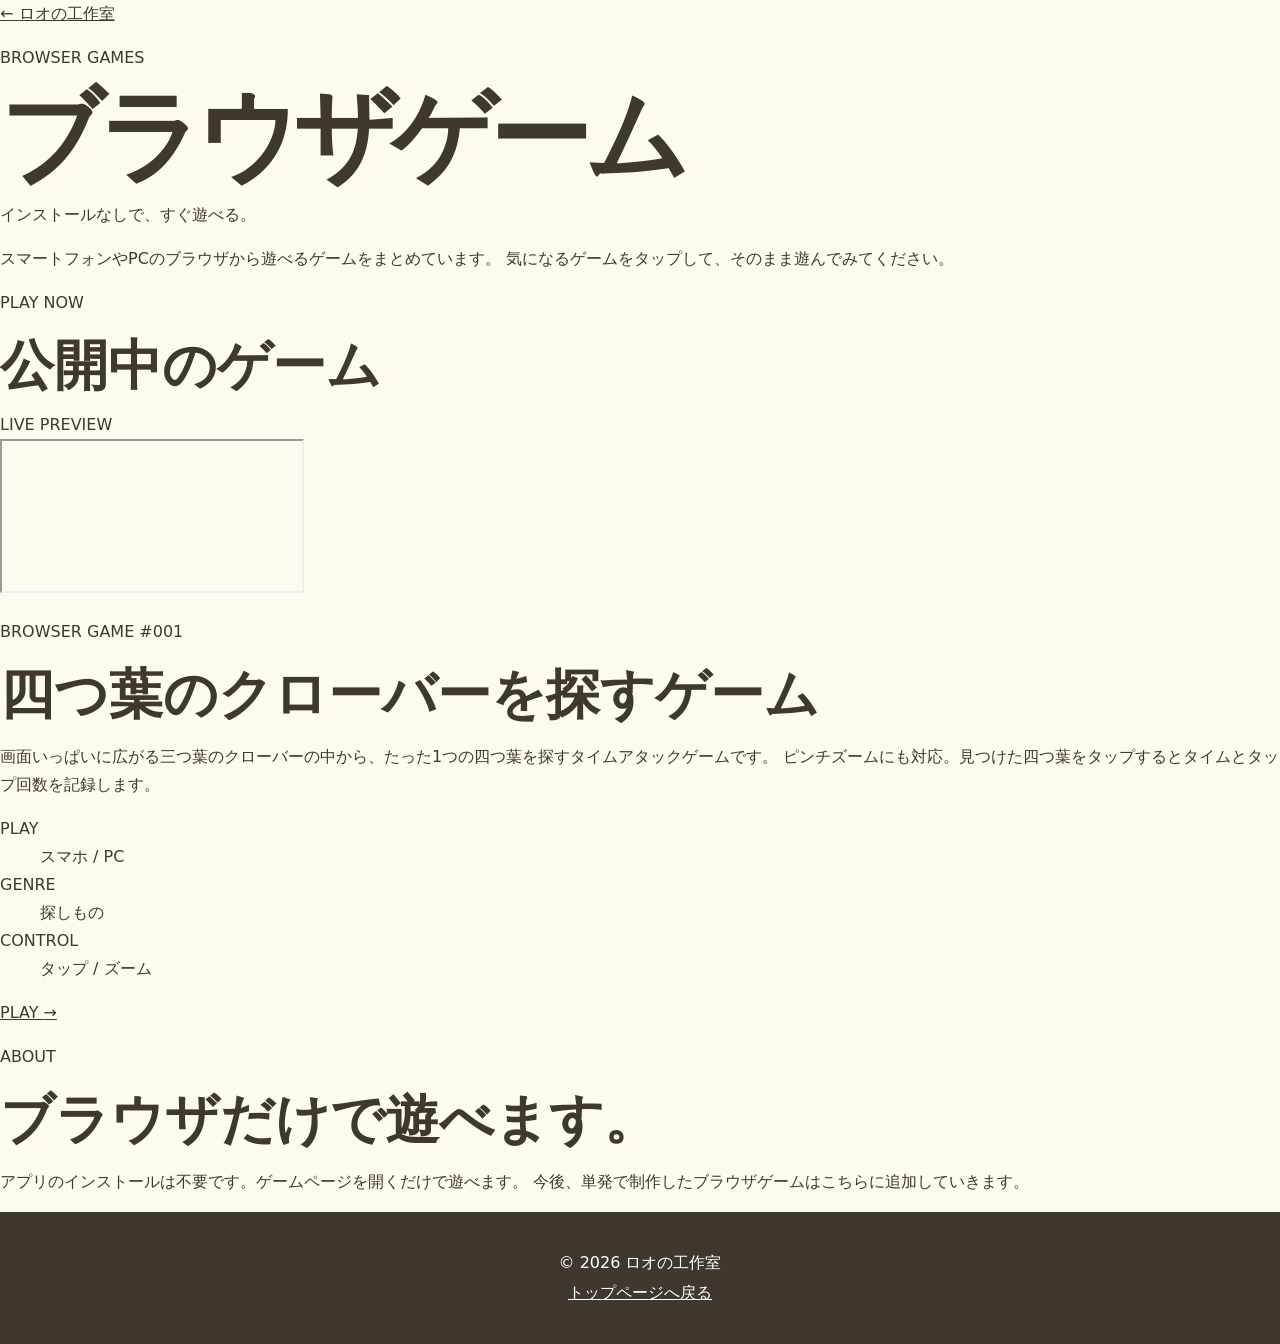
==== browser-games/index.html @ cf5590c9 "Add browser games page" ====
<!DOCTYPE html>
<html lang="ja">
<head>
  <meta charset="UTF-8">
  <meta name="viewport" content="width=device-width, initial-scale=1">
  <meta name="description" content="ロオの工作室のブラウザゲーム一覧。スマホやPCのブラウザですぐ遊べるゲームを公開しています。">
  <meta name="theme-color" content="#eef7e9">
  <title>ブラウザゲーム | ロオの工作室</title>
  <link rel="stylesheet" href="../css/style.css">
  <link rel="stylesheet" href="../css/browser-games.css">
</head>
<body class="browser-games-page">
  <header class="browser-games-header">
    <a class="browser-games-home-link" href="../" aria-label="ロオの工作室トップへ戻る">
      <span aria-hidden="true">←</span>
      <span>ロオの工作室</span>
    </a>
  </header>

  <main>
    <section class="browser-games-hero" aria-labelledby="browser-games-title">
      <p class="browser-games-kicker">BROWSER GAMES</p>
      <h1 id="browser-games-title">ブラウザゲーム</h1>
      <p class="browser-games-tagline">インストールなしで、すぐ遊べる。</p>
      <p class="browser-games-intro">
        スマートフォンやPCのブラウザから遊べるゲームをまとめています。
        気になるゲームをタップして、そのまま遊んでみてください。
      </p>
    </section>

    <section class="browser-games-list" aria-labelledby="games-title">
      <div class="browser-games-section-heading">
        <p class="browser-games-kicker">PLAY NOW</p>
        <h2 id="games-title">公開中のゲーム</h2>
      </div>

      <article class="browser-game-card">
        <div class="browser-game-preview">
          <div class="browser-game-preview-label">LIVE PREVIEW</div>
          <iframe
            src="https://ryg4mk.github.io/four-leaf-clover-game/"
            title="四つ葉のクローバーを探すゲーム プレビュー"
            loading="lazy"
            tabindex="-1"
            aria-hidden="true"
          ></iframe>
        </div>

        <div class="browser-game-content">
          <p class="browser-game-number">BROWSER GAME #001</p>
          <h2>四つ葉のクローバーを探すゲーム</h2>
          <p class="browser-game-description">
            画面いっぱいに広がる三つ葉のクローバーの中から、たった1つの四つ葉を探すタイムアタックゲームです。
            ピンチズームにも対応。見つけた四つ葉をタップするとタイムとタップ回数を記録します。
          </p>

          <dl class="browser-game-facts">
            <div>
              <dt>PLAY</dt>
              <dd>スマホ / PC</dd>
            </div>
            <div>
              <dt>GENRE</dt>
              <dd>探しもの</dd>
            </div>
            <div>
              <dt>CONTROL</dt>
              <dd>タップ / ズーム</dd>
            </div>
          </dl>

          <a class="browser-game-play-button" href="https://ryg4mk.github.io/four-leaf-clover-game/">
            PLAY
            <span aria-hidden="true">→</span>
          </a>
        </div>
      </article>
    </section>

    <section class="browser-games-about" aria-labelledby="about-title">
      <p class="browser-games-kicker">ABOUT</p>
      <h2 id="about-title">ブラウザだけで遊べます。</h2>
      <p>
        アプリのインストールは不要です。ゲームページを開くだけで遊べます。
        今後、単発で制作したブラウザゲームはこちらに追加していきます。
      </p>
    </section>
  </main>

  <footer>
    <p>© 2026 ロオの工作室</p>
    <p><a class="browser-games-footer-link" href="../">トップページへ戻る</a></p>
  </footer>
</body>
</html>
---- css/style.css ----
:root {
  --ink: #3f382e;
  --muted: #6f675c;
  --cream: #fffaf0;
  --white: #ffffff;
  --banana: #ffcf4a;
  --banana-dark: #e69d18;
  --mint: #bdecc6;
  --green: #53a769;
  --coral: #ff8b78;
  --sky: #9eddf2;
  --purple: #9682d8;
  --shadow: 0 14px 35px rgba(103, 81, 40, 0.13);
}

* {
  box-sizing: border-box;
}

html {
  scroll-behavior: smooth;
  max-width: 100%;
  overflow-x: clip;
}

body {
  margin: 0;
  max-width: 100%;
  overflow-x: clip;
  color: var(--ink);
  background: var(--cream);
  font-family: "Hiragino Maru Gothic ProN", "Yu Gothic", "Meiryo", system-ui, sans-serif;
  line-height: 1.75;
}

a {
  color: inherit;
}

[lang="en"] {
  letter-spacing: 0.01em;
}

.site-header {
  position: sticky;
  z-index: 10;
  top: 0;
  background: rgba(255, 250, 240, 0.94);
  border-bottom: 2px solid rgba(255, 207, 74, 0.45);
  backdrop-filter: blur(10px);
}

.header-inner {
  display: flex;
  align-items: center;
  justify-content: space-between;
  width: min(1120px, calc(100% - 40px));
  min-height: 72px;
  margin: 0 auto;
}

.brand {
  display: inline-flex;
  gap: 10px;
  align-items: center;
  font-size: clamp(1rem, 3vw, 1.35rem);
  font-weight: 900;
  text-decoration: none;
}

.brand-mark {
  display: grid;
  width: 42px;
  height: 42px;
  place-items: center;
  background: var(--banana);
  border: 2px solid var(--ink);
  border-radius: 50%;
  box-shadow: 3px 3px 0 var(--ink);
}

nav {
  display: flex;
  gap: 10px;
}

nav a {
  padding: 8px 12px;
  border-radius: 999px;
  font-weight: 800;
  text-decoration: none;
}

nav a:hover {
  background: #fff0b3;
}

.hero {
  display: grid;
  grid-template-columns: 1fr;
  gap: 48px;
  align-items: center;
  width: min(1120px, calc(100% - 40px));
  margin: 0 auto;
  padding: 80px 0;
}

.eyebrow {
  margin: 0 0 8px;
  color: #98701b;
  font-size: 0.78rem;
  font-weight: 900;
  letter-spacing: 0.16em;
}

h1,
h2,
h3,
p {
  overflow-wrap: anywhere;
}

h1 {
  margin: 0;
  font-size: clamp(3rem, 8vw, 6.4rem);
  line-height: 0.95;
  letter-spacing: -0.06em;
}

.hero-copy {
  max-width: 700px;
  margin: 28px 0 32px;
  color: var(--muted);
  font-size: clamp(1rem, 2vw, 1.22rem);
}

.hero-copy span {
  display: block;
  margin-top: 6px;
}

.primary-button,
.email-link {
  display: inline-block;
  padding: 13px 22px;
  color: var(--ink);
  background: var(--banana);
  border: 2px solid var(--ink);
  border-radius: 999px;
  box-shadow: 4px 4px 0 var(--ink);
  font-weight: 900;
  text-decoration: none;
  transition: transform 160ms ease, box-shadow 160ms ease;
}

.primary-button:hover,
.email-link:hover {
  transform: translate(2px, 2px);
  box-shadow: 2px 2px 0 var(--ink);
}

.hero-image {
  display: block;
  width: 100%;
  height: auto;
  object-fit: contain;
  border: 3px solid var(--ink);
  border-radius: 24px;
  box-shadow: 12px 12px 0 #f3b932;
}

.apps-section {
  width: 100%;
  max-width: none;
  padding: 90px 20px;
  background: var(--white);
  border-block: 2px solid #f5e7c7;
}

.section-heading {
  width: min(100%, 1120px);
  max-width: 690px;
  margin: 0 auto 42px;
}

h2 {
  margin: 0 0 12px;
  font-size: clamp(2rem, 5vw, 3.4rem);
  line-height: 1.2;
}

.section-heading p:not(.eyebrow) {
  margin: 3px 0;
  color: var(--muted);
}

.app-grid {
  display: grid;
  grid-template-columns: minmax(0, 1fr);
  gap: 24px;
  width: min(100%, 1120px);
  max-width: 1120px;
  margin: 0 auto;
}

.app-card {
  display: grid;
  overflow: hidden;
  grid-template-columns: 220px minmax(0, 1fr);
  width: 100%;
  max-width: 100%;
  min-width: 0;
  margin: 0 auto;
  background: var(--cream);
  border: 2px solid var(--ink);
  border-radius: 28px;
  box-shadow: var(--shadow);
}

.app-icon-wrap {
  display: grid;
  min-height: 220px;
  padding: 20px;
  place-items: center;
  background: #fff2b4;
  border-right: 2px solid var(--ink);
}

.app-icon {
  display: block;
  width: min(180px, 100%);
  aspect-ratio: 1;
  object-fit: cover;
  color: var(--muted);
  background: #f2e8cd;
  border: 2px solid rgba(63, 56, 46, 0.2);
  border-radius: 25%;
  box-shadow: 6px 6px 0 rgba(63, 56, 46, 0.18);
}

.app-content {
  display: flex;
  flex: 1;
  flex-direction: column;
  padding: 26px;
}

.app-number {
  margin: 0 0 5px;
  color: #98701b;
  font-size: 0.75rem;
  font-weight: 900;
  letter-spacing: 0.14em;
}

.app-heading-line {
  display: flex;
  gap: 12px;
  align-items: center;
  justify-content: space-between;
  margin-bottom: 5px;
}

.app-heading-line .app-number {
  margin: 0;
}

h3 {
  margin: 0 0 13px;
  font-size: 1.45rem;
  line-height: 1.35;
}

.english-name {
  display: block;
  margin-top: 4px;
  color: var(--muted);
  font-size: 0.72em;
  font-weight: 700;
}

.app-content > p:not(.app-number) {
  margin: 0 0 7px;
  color: var(--muted);
  font-size: 0.94rem;
}

.app-links {
  display: grid;
  grid-template-columns: minmax(160px, 0.7fr) minmax(240px, 1.3fr);
  gap: 11px;
  margin-top: auto;
  padding-top: 22px;
}

.app-links.single-link {
  grid-template-columns: 1fr;
}

.store-link,
.policy-link,
.store-status {
  display: flex;
  align-items: center;
  justify-content: center;
  padding: 10px 13px;
  border: 2px solid var(--ink);
  border-radius: 12px;
  font-size: 0.86rem;
  font-weight: 900;
  text-align: center;
  text-decoration: none;
}

.store-link {
  color: var(--white);
  background: var(--green);
  box-shadow: 3px 3px 0 var(--ink);
}

.store-link:hover,
.policy-link:hover {
  filter: brightness(1.06);
  transform: translate(1px, 1px);
}

.store-status {
  color: #6f5b2d;
  background: #f6ebca;
  border-color: #c9aa5d;
}

.policy-link {
  background: var(--white);
  box-shadow: 3px 3px 0 var(--ink);
}

.app-card-upcoming {
  background: #fffdf8;
  border-style: dashed;
}

.app-card-upcoming .app-icon {
  filter: saturate(0.65);
}

.upcoming-badge {
  flex: 0 0 auto;
  padding: 5px 10px;
  color: #6f5b2d;
  background: var(--banana);
  border: 2px solid var(--ink);
  border-radius: 999px;
  font-size: 0.75rem;
  font-weight: 900;
}

.contact-section {
  width: min(900px, calc(100% - 40px));
  margin: 0 auto;
  padding: 100px 0;
}

.contact-card {
  display: flex;
  gap: 30px;
  align-items: center;
  padding: clamp(28px, 6vw, 55px);
  background: #fff2b4;
  border: 3px solid var(--ink);
  border-radius: 35px;
  box-shadow: 10px 10px 0 var(--banana);
}

.contact-icon {
  display: grid;
  flex: 0 0 auto;
  width: 100px;
  height: 100px;
  place-items: center;
  background: var(--white);
  border: 3px solid var(--ink);
  border-radius: 50%;
  font-size: 3rem;
}

.contact-card p {
  margin: 3px 0;
  color: var(--muted);
}

.email-link {
  margin-top: 20px;
}

footer {
  padding: 35px 20px;
  text-align: center;
  background: var(--ink);
  color: var(--white);
}

footer p {
  margin: 2px 0;
}

:focus-visible {
  outline: 4px solid #087db2;
  outline-offset: 4px;
}

@media (max-width: 900px) {
  .hero {
    min-height: auto;
  }

  .hero-image {
    box-shadow: 8px 8px 0 #f3b932;
  }

  .app-card {
    grid-template-columns: 190px minmax(0, 1fr);
  }

  .app-links {
    grid-template-columns: 1fr;
  }
}

@media (max-width: 768px) {
  .apps-section {
    width: 100%;
    padding: 72px 20px;
  }

  .app-grid {
    grid-template-columns: minmax(0, 1fr);
    width: 100%;
    max-width: 100%;
  }

  .app-card {
    grid-template-columns: minmax(0, 1fr);
    width: 100%;
    max-width: 100%;
    min-width: 0;
  }

  .app-icon-wrap {
    min-width: 0;
    border-right: 0;
    border-bottom: 2px solid var(--ink);
  }
}

@media (max-width: 620px) {
  .header-inner {
    width: min(100% - 24px, 1120px);
    min-height: 64px;
  }

  .brand-mark {
    width: 36px;
    height: 36px;
  }

  nav {
    gap: 0;
  }

  nav a {
    padding: 8px;
    font-size: 0.8rem;
  }

  .hero {
    width: min(100% - 28px, 1120px);
    gap: 42px;
    padding: 60px 0 70px;
  }

  h1 {
    font-size: clamp(2.8rem, 14vw, 4.4rem);
  }

  .hero-image {
    border-width: 2px;
    border-radius: 18px;
    box-shadow: 6px 6px 0 #f3b932;
  }

  .apps-section {
    padding-inline: 16px;
  }

  .app-icon-wrap {
    min-height: 210px;
    border-right: 0;
    border-bottom: 2px solid var(--ink);
  }

  .app-icon {
    width: 160px;
  }

  .contact-card {
    align-items: flex-start;
    flex-direction: column;
  }

  .contact-icon {
    width: 75px;
    height: 75px;
    font-size: 2.2rem;
  }

  .email-link {
    width: 100%;
    padding-inline: 12px;
    text-align: center;
  }
}

@media (prefers-reduced-motion: reduce) {
  html {
    scroll-behavior: auto;
  }

  *,
  *::before,
  *::after {
    transition-duration: 0.01ms !important;
  }
}


/* Roo's Workshop homepage theme */
.home-page {
  --ink: #30334f;
  --muted: #626785;
  --cream: #f6f7fc;
  --white: #ffffff;
  --banana: #b8c0f2;
  --banana-dark: #7078b9;
  --mint: #dce2f8;
  --green: #737fbd;
  --coral: #c7aabd;
  --sky: #cbdaf4;
  --purple: #8f91cf;
  --shadow: 0 14px 34px rgba(69, 73, 117, 0.11);
  background: #f6f7fc;
  color: #30334f;
}

.home-page .site-header {
  background: rgba(246, 247, 252, 0.94);
  border-bottom-color: rgba(143, 145, 207, 0.3);
}

.home-page .brand-mark {
  color: #ffffff;
  background: linear-gradient(145deg, #cbd1f7, #9da7df);
  border-color: #454966;
  box-shadow: 3px 3px 0 #454966;
}

.home-page nav a:hover {
  background: #e7e9f8;
}

.home-page .eyebrow,
.home-page .app-number {
  color: #7479b8;
}

.home-page .primary-button,
.home-page .email-link {
  background: #b8c0f2;
  border-color: #454966;
  box-shadow: 4px 4px 0 #454966;
}

.home-page .hero {
  gap: 38px;
}

.home-page .hero-image {
  border-color: #555a7b;
  box-shadow: 12px 12px 0 #c5caf0;
}

.home-page .apps-section {
  background: #fbfbfe;
  border-block-color: #e2e4f2;
}

.home-page .app-card {
  background: #f8f8fd;
  border-color: #555a73;
}

.home-page .app-icon-wrap {
  background: #e9ebf8;
  border-color: #555a73;
}

.home-page .app-icon {
  background: #eef0f8;
  border-color: rgba(69, 73, 102, 0.18);
  box-shadow: 6px 6px 0 rgba(69, 73, 102, 0.13);
}

.home-page .store-link {
  background: #747fbd;
  border-color: #454966;
  box-shadow: 3px 3px 0 #454966;
}

.home-page .policy-link {
  border-color: #555a73;
  box-shadow: 3px 3px 0 #555a73;
}

.home-page .contact-card {
  background: #e9ebf8;
  border-color: #555a73;
  box-shadow: 10px 10px 0 #c5caf0;
}

.home-page .contact-icon {
  border-color: #555a73;
  background: #ffffff;
}

.home-page footer {
  background: #30334f;
}

.home-page :focus-visible {
  outline-color: #747fbd;
}

@media (max-width: 900px) {
  .home-page .hero-image {
    box-shadow: 8px 8px 0 #c5caf0;
  }
}

@media (max-width: 620px) {
  .home-page .brand {
    gap: 7px;
    font-size: 0.98rem;
  }

  .home-page .hero {
    gap: 32px;
  }

  .home-page .hero-image {
    box-shadow: 6px 6px 0 #c5caf0;
  }
}
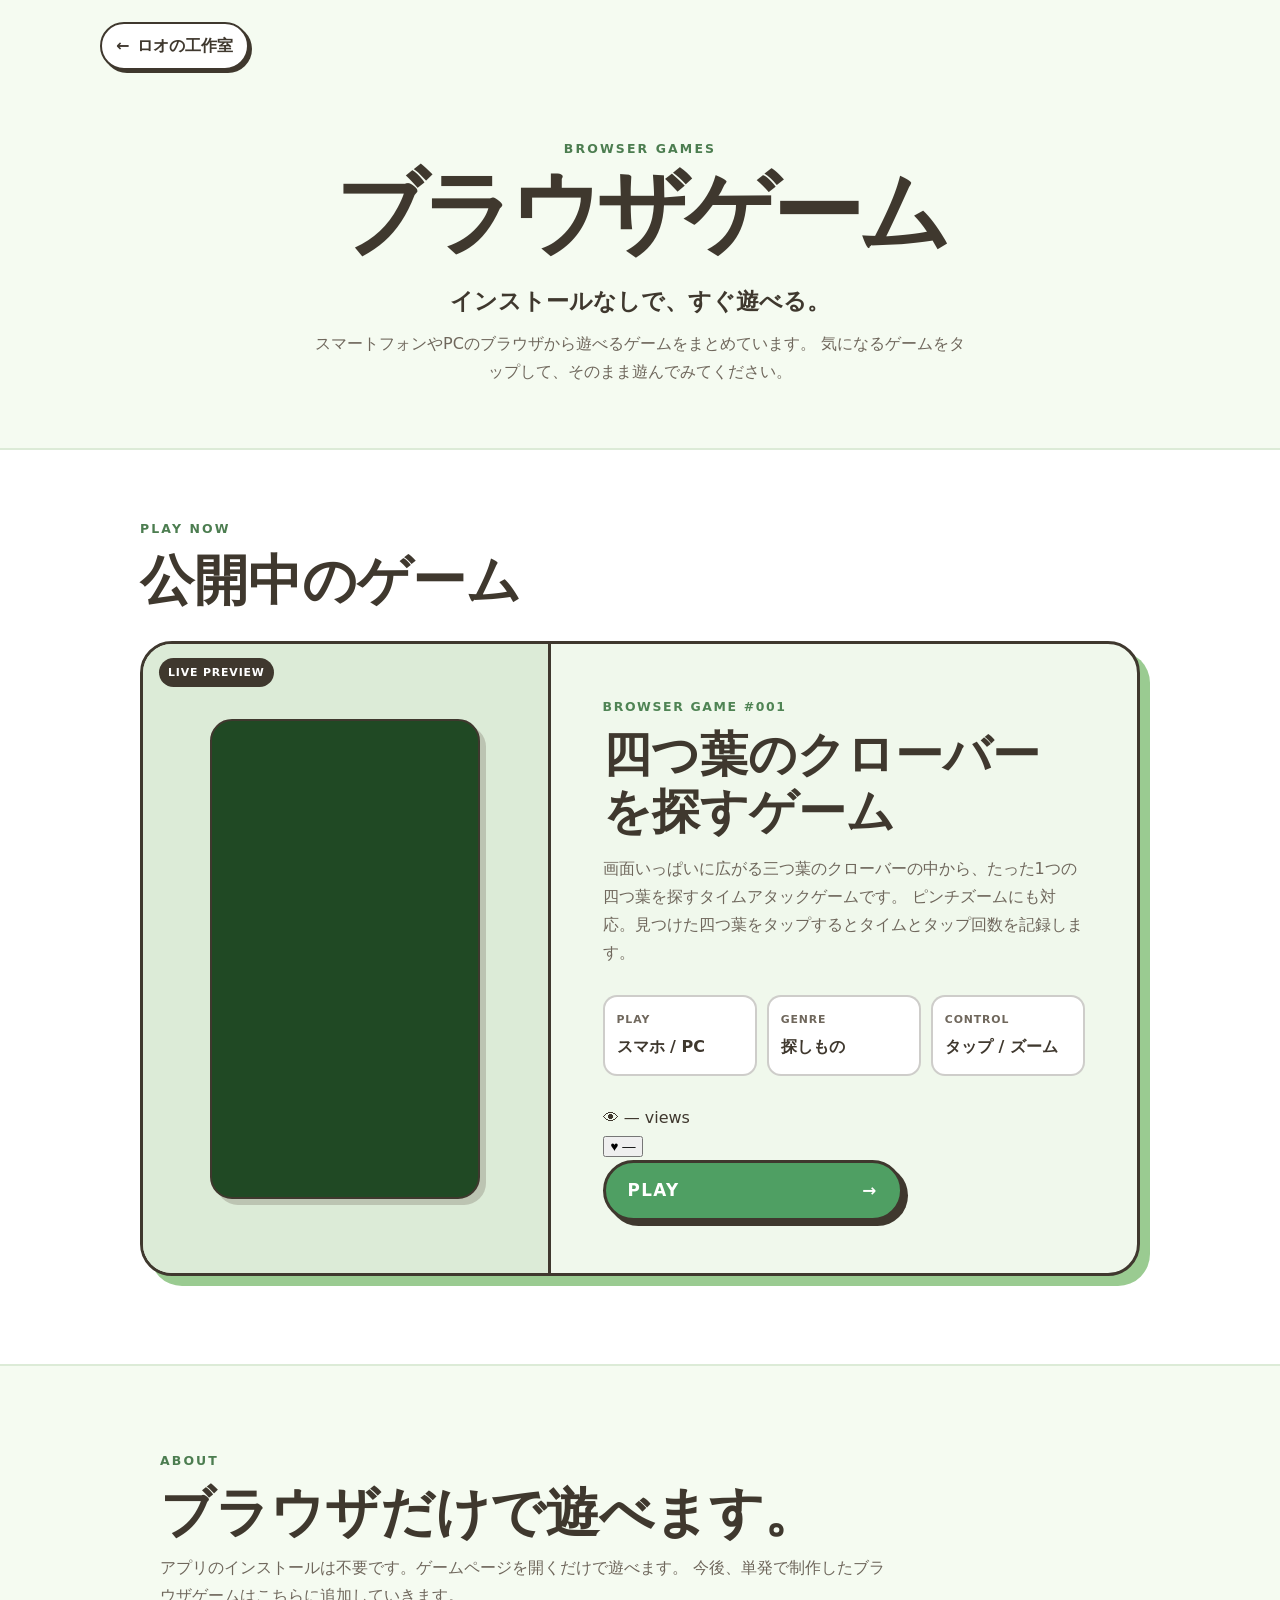
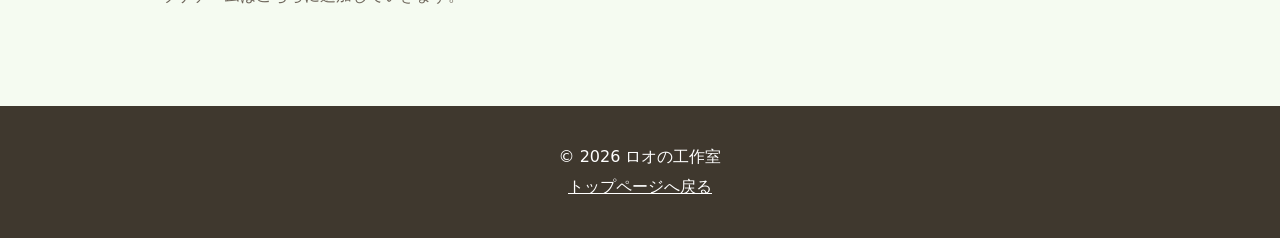
==== commit 4c2b6b82: "Add views and like UI to browser game card" ====
--- a/browser-games/index.html
+++ b/browser-games/index.html
@@ -8,6 +8,7 @@
   <title>ブラウザゲーム | ロオの工作室</title>
   <link rel="stylesheet" href="../css/style.css">
   <link rel="stylesheet" href="../css/browser-games.css">
+  <script src="./social.js" defer></script>
 </head>
 <body class="browser-games-page">
   <header class="browser-games-header">
@@ -34,7 +35,7 @@
         <h2 id="games-title">公開中のゲーム</h2>
       </div>
 
-      <article class="browser-game-card">
+      <article class="browser-game-card" data-game-id="001">
         <div class="browser-game-preview">
           <div class="browser-game-preview-label">LIVE PREVIEW</div>
           <iframe
@@ -69,6 +70,18 @@
             </div>
           </dl>
 
+          <div class="browser-game-social" aria-label="このゲームの人気">
+            <div class="browser-game-stat" title="閲覧数">
+              <span class="browser-game-social-icon" aria-hidden="true">👁</span>
+              <span data-view-count>—</span>
+              <span class="browser-game-social-label">views</span>
+            </div>
+            <button class="browser-game-like-button" data-like-button type="button" aria-pressed="false" aria-label="このゲームにいいね">
+              <span class="browser-game-heart" aria-hidden="true">♥</span>
+              <span data-like-count>—</span>
+            </button>
+          </div>
+
           <a class="browser-game-play-button" href="https://ryg4mk.github.io/four-leaf-clover-game/">
             PLAY
             <span aria-hidden="true">→</span>
--- a/css/browser-games.css
+++ b/css/browser-games.css
@@ -0,0 +1,274 @@
+.browser-games-page{
+  background:#f5fbf1;
+}
+
+.browser-games-header{
+  width:min(1080px,calc(100% - 32px));
+  margin:0 auto;
+  padding:22px 0 0;
+}
+
+.browser-games-home-link{
+  display:inline-flex;
+  gap:8px;
+  align-items:center;
+  min-height:44px;
+  padding:8px 14px;
+  border:2px solid var(--ink);
+  border-radius:999px;
+  background:var(--white);
+  box-shadow:3px 3px 0 var(--ink);
+  font-weight:900;
+  text-decoration:none;
+}
+
+.browser-games-home-link:hover{
+  transform:translate(1px,1px);
+  box-shadow:2px 2px 0 var(--ink);
+}
+
+.browser-games-hero{
+  width:min(820px,calc(100% - 32px));
+  margin:0 auto;
+  padding:68px 0 62px;
+  text-align:center;
+}
+
+.browser-games-kicker{
+  margin:0 0 8px;
+  color:#4c7d50;
+  font-size:.78rem;
+  font-weight:900;
+  letter-spacing:.17em;
+}
+
+.browser-games-hero h1{
+  margin:0;
+  font-size:clamp(2.7rem,9vw,5.7rem);
+  line-height:.98;
+}
+
+.browser-games-tagline{
+  margin:24px 0 8px;
+  font-size:clamp(1.1rem,3vw,1.45rem);
+  font-weight:900;
+}
+
+.browser-games-intro{
+  max-width:650px;
+  margin:0 auto;
+  color:var(--muted);
+}
+
+.browser-games-list{
+  padding:68px 16px 88px;
+  background:var(--white);
+  border-block:2px solid #dcebd7;
+}
+
+.browser-games-section-heading,
+.browser-game-card,
+.browser-games-about{
+  width:min(100%,1000px);
+  margin-inline:auto;
+}
+
+.browser-games-section-heading{
+  margin-bottom:28px;
+}
+
+.browser-games-section-heading h2,
+.browser-games-about h2{
+  margin-bottom:8px;
+}
+
+.browser-game-card{
+  display:grid;
+  grid-template-columns:minmax(260px,.82fr) minmax(0,1.18fr);
+  overflow:hidden;
+  border:3px solid var(--ink);
+  border-radius:32px;
+  background:#f0f8ec;
+  box-shadow:10px 10px 0 #9acb91;
+}
+
+.browser-game-preview{
+  position:relative;
+  display:grid;
+  min-height:520px;
+  padding:30px 24px;
+  place-items:center;
+  background:#dcebd7;
+  border-right:3px solid var(--ink);
+}
+
+.browser-game-preview-label{
+  position:absolute;
+  z-index:2;
+  top:14px;
+  left:16px;
+  padding:5px 9px;
+  color:#fff;
+  background:var(--ink);
+  border-radius:999px;
+  font-size:.68rem;
+  font-weight:900;
+  letter-spacing:.08em;
+}
+
+.browser-game-preview iframe{
+  display:block;
+  width:min(100%,270px);
+  aspect-ratio:9/16;
+  border:2px solid var(--ink);
+  border-radius:22px;
+  background:#204924;
+  box-shadow:6px 6px 0 rgba(74,56,46,.22);
+  pointer-events:none;
+}
+
+.browser-game-content{
+  display:flex;
+  flex-direction:column;
+  min-width:0;
+  padding:clamp(28px,5vw,52px);
+}
+
+.browser-game-number{
+  margin:0 0 8px;
+  color:#4f8454;
+  font-size:.78rem;
+  font-weight:900;
+  letter-spacing:.13em;
+}
+
+.browser-game-content h2{
+  margin:0 0 14px;
+  font-size:clamp(1.8rem,5vw,3rem);
+  line-height:1.2;
+}
+
+.browser-game-description{
+  margin:0;
+  color:var(--muted);
+}
+
+.browser-game-facts{
+  display:grid;
+  grid-template-columns:repeat(3,minmax(0,1fr));
+  gap:10px;
+  margin:28px 0;
+}
+
+.browser-game-facts div{
+  min-width:0;
+  padding:13px 12px;
+  background:var(--white);
+  border:2px solid rgba(63,56,46,.25);
+  border-radius:14px;
+}
+
+.browser-game-facts dt{
+  color:var(--muted);
+  font-size:.68rem;
+  font-weight:900;
+  letter-spacing:.08em;
+}
+
+.browser-game-facts dd{
+  margin:4px 0 0;
+  font-weight:900;
+}
+
+.browser-game-play-button{
+  display:inline-flex;
+  align-items:center;
+  justify-content:space-between;
+  width:min(100%,300px);
+  min-height:58px;
+  margin-top:auto;
+  padding:13px 22px;
+  color:var(--white);
+  background:#4f9f63;
+  border:3px solid var(--ink);
+  border-radius:999px;
+  box-shadow:5px 5px 0 var(--ink);
+  font-size:1.05rem;
+  font-weight:900;
+  letter-spacing:.08em;
+  text-decoration:none;
+  transition:transform 160ms ease,box-shadow 160ms ease;
+}
+
+.browser-game-play-button:hover{
+  transform:translate(2px,2px);
+  box-shadow:3px 3px 0 var(--ink);
+}
+
+.browser-games-about{
+  padding:84px 20px 96px;
+}
+
+.browser-games-about p:last-child{
+  max-width:740px;
+  margin:0;
+  color:var(--muted);
+}
+
+.browser-games-footer-link{
+  color:#fff;
+}
+
+@media(max-width:760px){
+  .browser-games-hero{
+    padding:52px 0 50px;
+  }
+
+  .browser-games-list{
+    padding:54px 14px 70px;
+  }
+
+  .browser-game-card{
+    grid-template-columns:1fr;
+    border-radius:26px;
+    box-shadow:7px 7px 0 #9acb91;
+  }
+
+  .browser-game-preview{
+    min-height:0;
+    padding:44px 18px 24px;
+    border-right:0;
+    border-bottom:3px solid var(--ink);
+  }
+
+  .browser-game-preview iframe{
+    width:min(100%,230px);
+  }
+
+  .browser-game-content{
+    padding:28px 22px 30px;
+  }
+
+  .browser-game-facts{
+    grid-template-columns:1fr;
+  }
+
+  .browser-game-play-button{
+    width:100%;
+  }
+
+  .browser-games-about{
+    padding:68px 16px 80px;
+  }
+}
+
+@media(max-width:360px){
+  .browser-games-header,
+  .browser-games-hero{
+    width:min(100% - 24px,1080px);
+  }
+
+  .browser-game-content{
+    padding-inline:18px;
+  }
+}
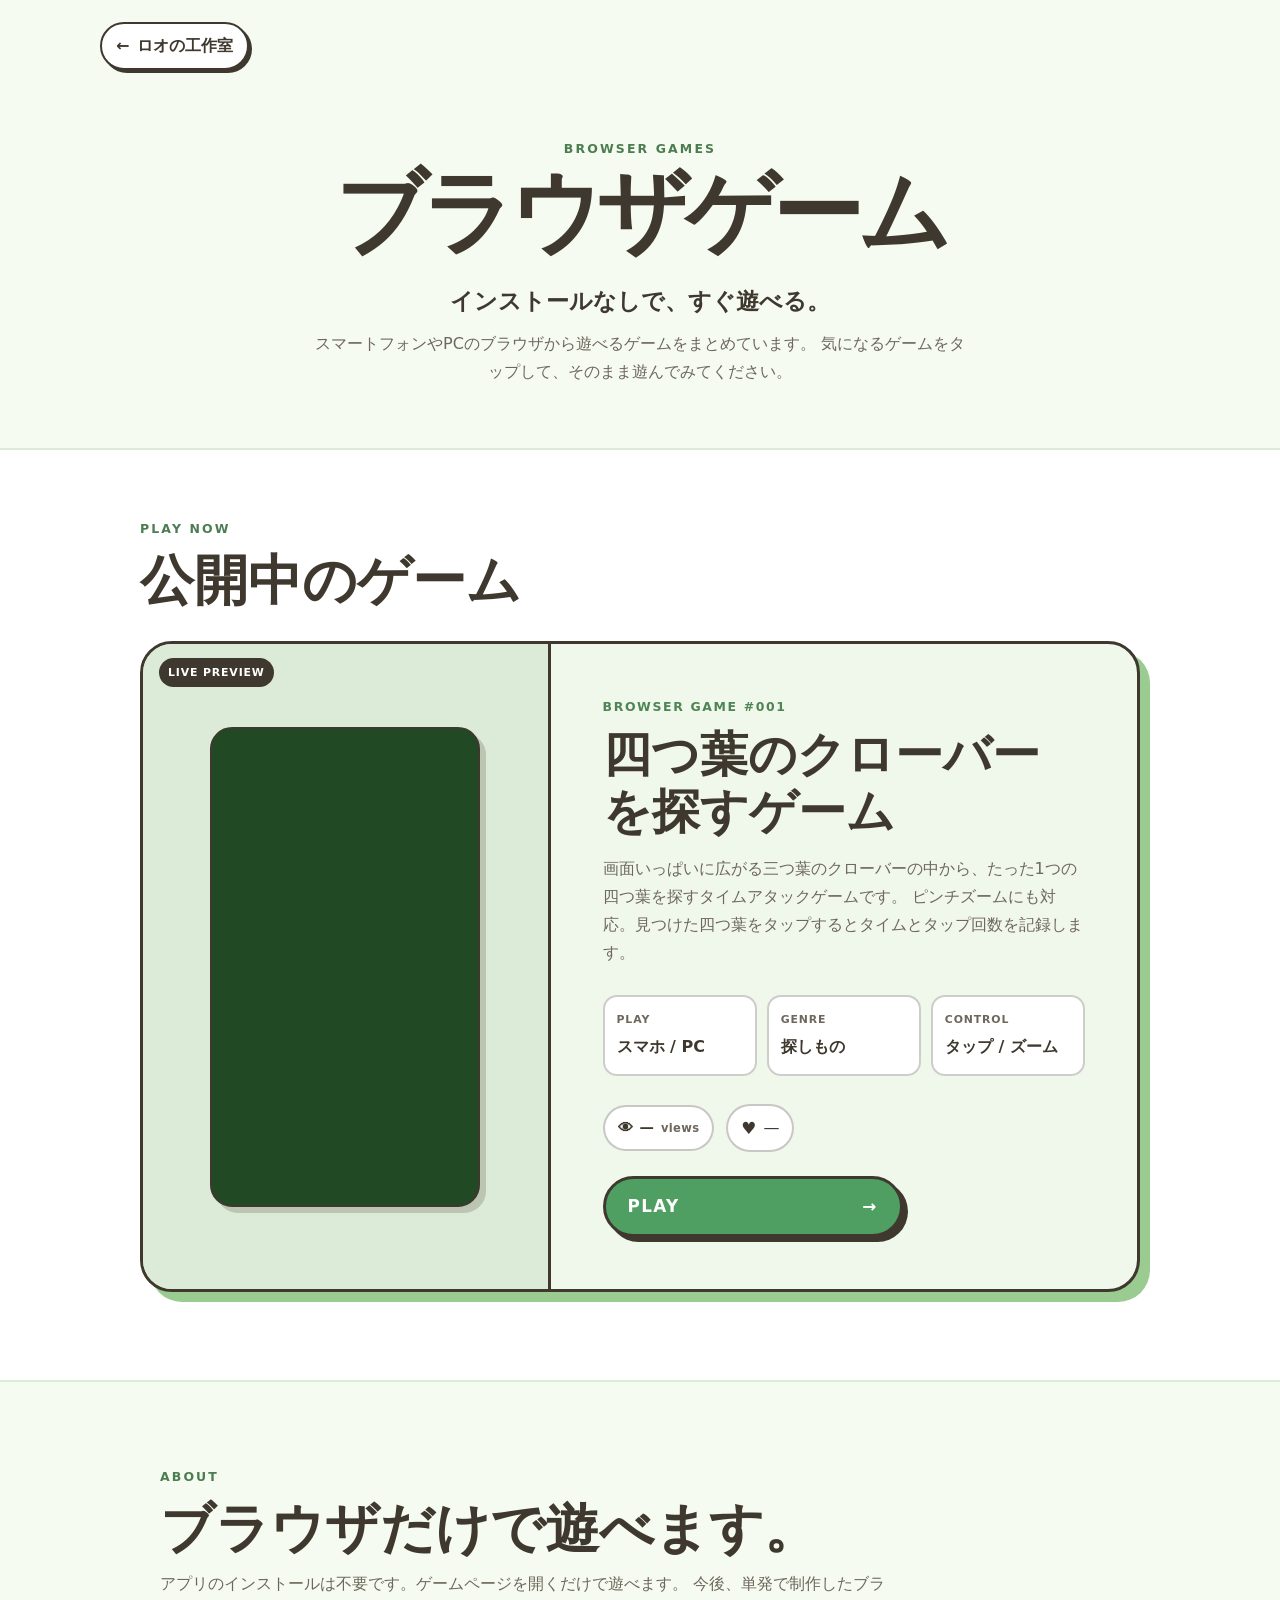
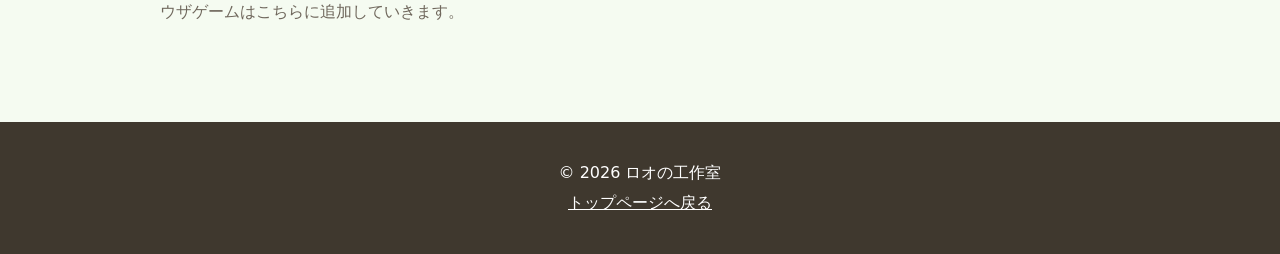
==== commit 3d083272: "Add views and like UI to browser games" ====
--- a/browser-games/index.html
+++ b/browser-games/index.html
@@ -8,6 +8,7 @@
   <title>ブラウザゲーム | ロオの工作室</title>
   <link rel="stylesheet" href="../css/style.css">
   <link rel="stylesheet" href="../css/browser-games.css">
+  <script src="./social.js" defer></script>
   <script src="./social.js" defer></script>
 </head>
 <body class="browser-games-page">
--- a/css/browser-games.css
+++ b/css/browser-games.css
@@ -272,3 +272,64 @@
     padding-inline:18px;
   }
 }
+
+.browser-game-social{
+  display:flex;
+  gap:12px;
+  align-items:center;
+  margin:0 0 24px;
+}
+
+.browser-game-stat,
+.browser-game-like-button{
+  display:inline-flex;
+  gap:7px;
+  align-items:center;
+  min-height:42px;
+  padding:8px 13px;
+  color:var(--ink);
+  background:var(--white);
+  border:2px solid rgba(63,56,46,.28);
+  border-radius:999px;
+  font-size:.9rem;
+  font-weight:900;
+}
+
+.browser-game-stat{cursor:default}
+
+.browser-game-social-icon{font-size:.95rem}
+
+.browser-game-social-label{
+  color:var(--muted);
+  font-size:.72rem;
+  font-weight:800;
+  letter-spacing:.03em;
+}
+
+.browser-game-like-button{
+  cursor:pointer;
+  font:inherit;
+  transition:transform 140ms ease,background 140ms ease,border-color 140ms ease;
+}
+
+.browser-game-like-button:hover:not(:disabled){
+  transform:translateY(-1px);
+  background:#fff1ef;
+  border-color:#d37a70;
+}
+
+.browser-game-like-button:disabled{
+  cursor:wait;
+  opacity:.7;
+}
+
+.browser-game-like-button.is-liked{
+  color:#b83b45;
+  background:#ffe6e8;
+  border-color:#c85b63;
+}
+
+.browser-game-heart{
+  font-size:1.05rem;
+  line-height:1;
+}
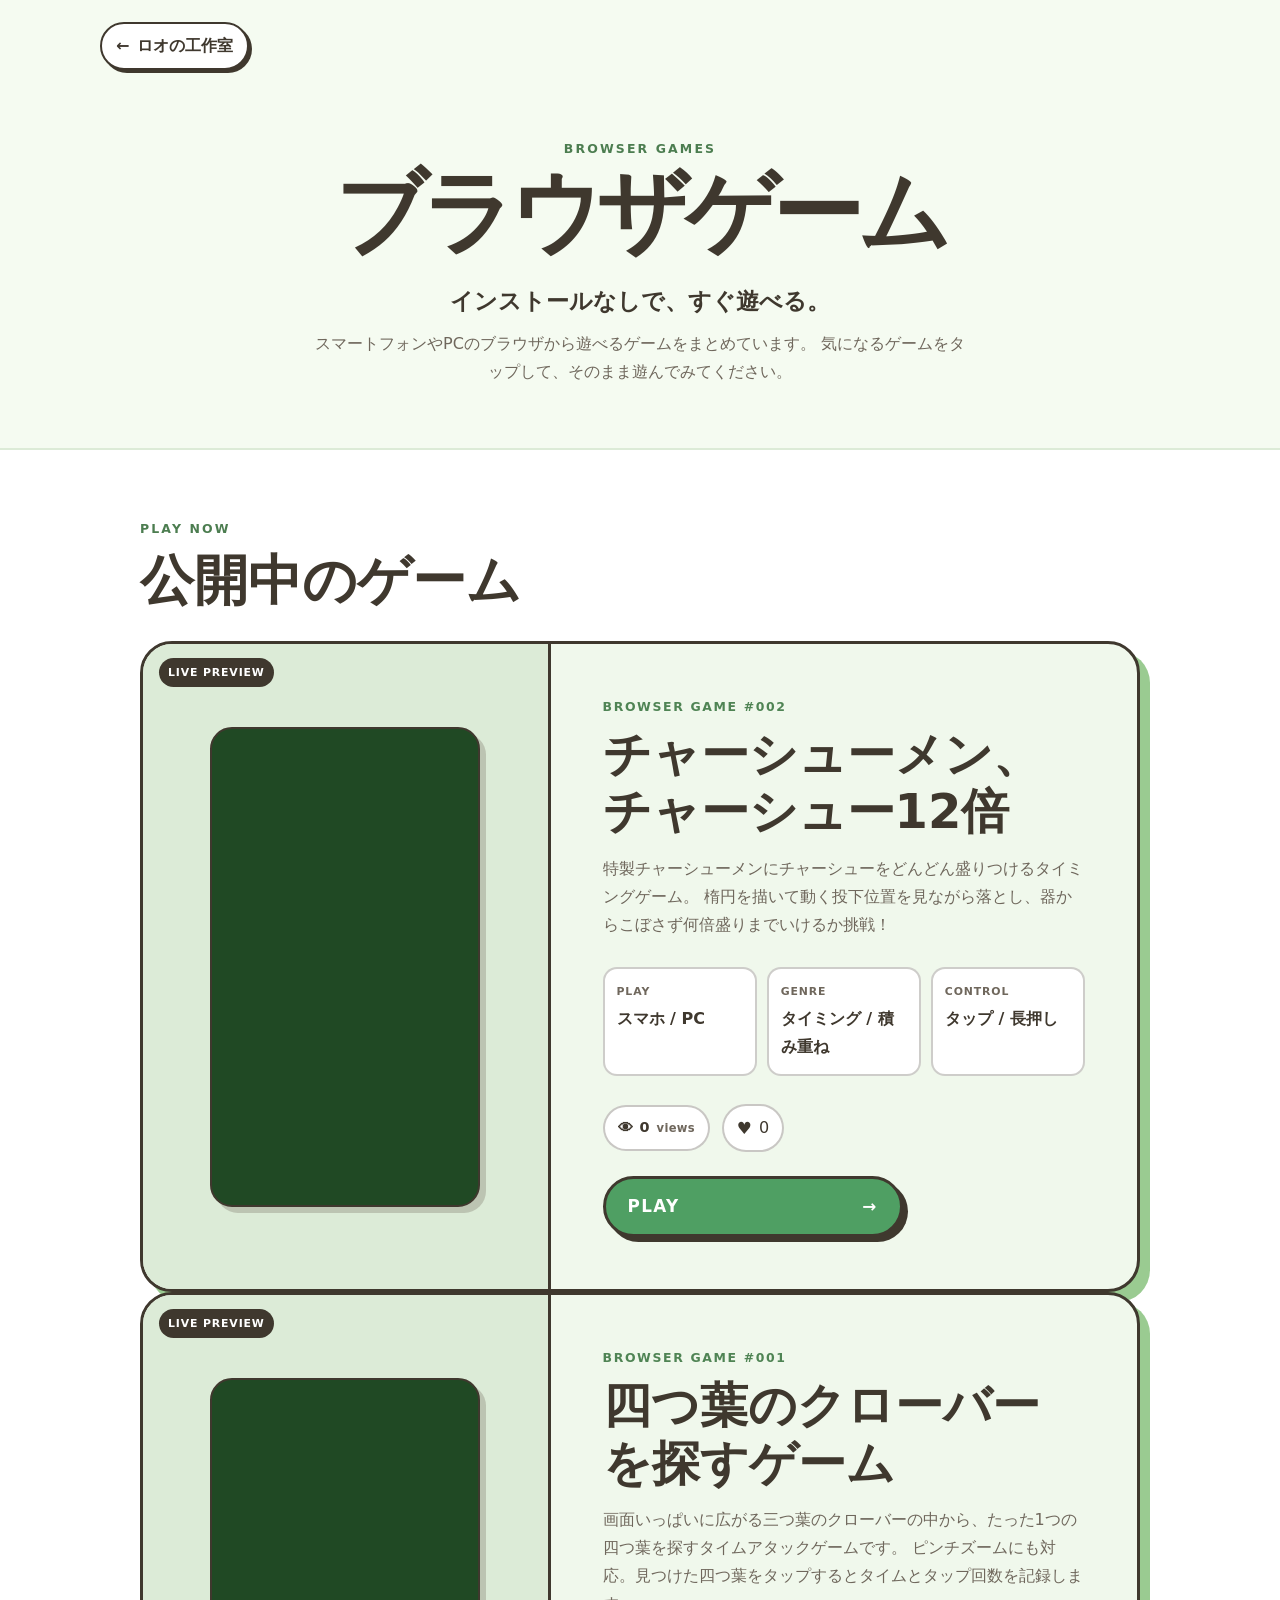
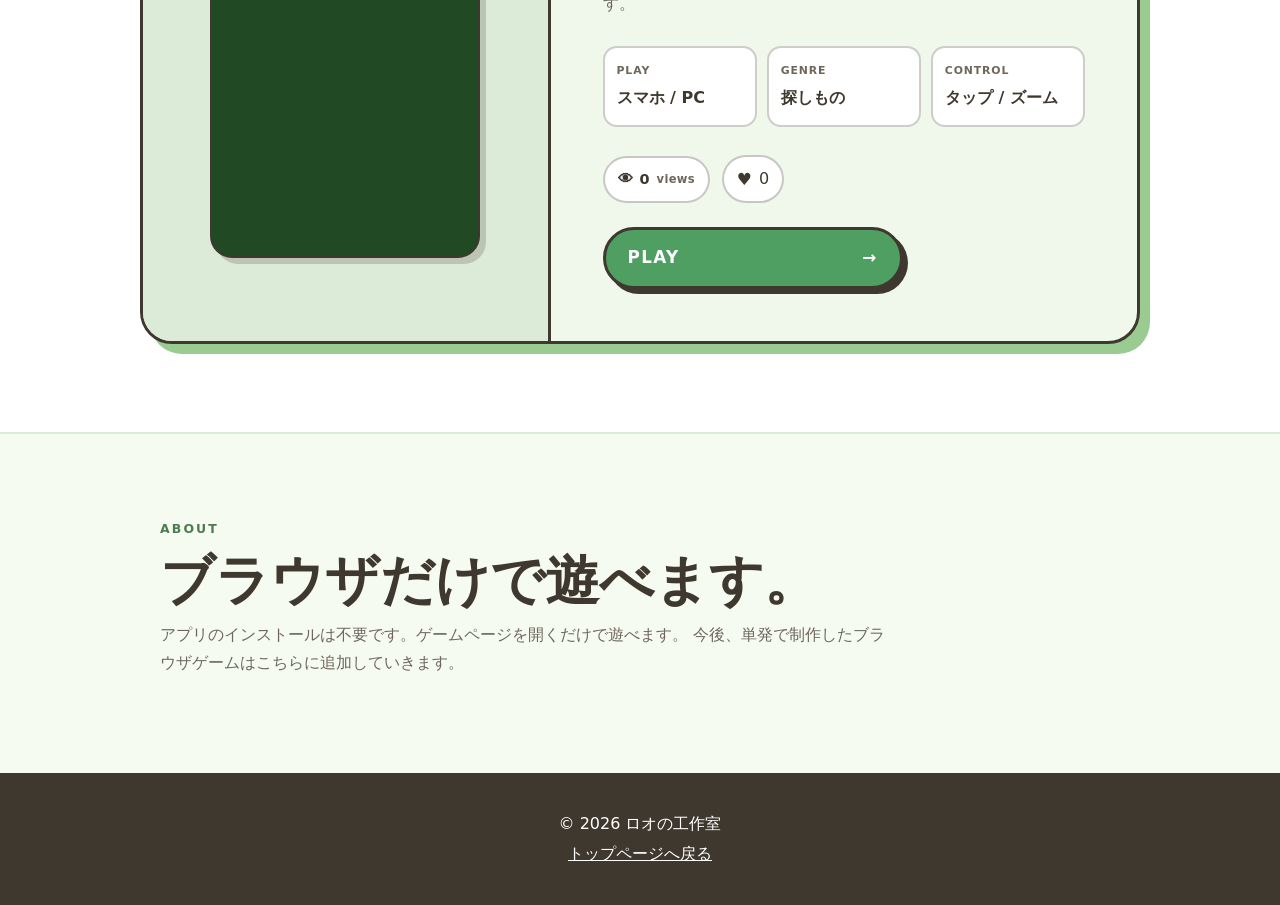
==== commit b792e8c1: "Publish Chashu Ramen as Browser Game 002 with likes and views" ====
--- a/browser-games/index.html
+++ b/browser-games/index.html
@@ -8,7 +8,6 @@
   <title>ブラウザゲーム | ロオの工作室</title>
   <link rel="stylesheet" href="../css/style.css">
   <link rel="stylesheet" href="../css/browser-games.css">
-  <script src="./social.js" defer></script>
   <script src="./social.js" defer></script>
 </head>
 <body class="browser-games-page">
@@ -35,6 +34,60 @@
         <p class="browser-games-kicker">PLAY NOW</p>
         <h2 id="games-title">公開中のゲーム</h2>
       </div>
+
+      <article class="browser-game-card" data-game-id="002">
+        <div class="browser-game-preview">
+          <div class="browser-game-preview-label">LIVE PREVIEW</div>
+          <iframe
+            src="https://ryg4mk.github.io/chashu-12x/"
+            title="チャーシューメン、チャーシュー12倍 プレビュー"
+            loading="lazy"
+            tabindex="-1"
+            aria-hidden="true"
+          ></iframe>
+        </div>
+
+        <div class="browser-game-content">
+          <p class="browser-game-number">BROWSER GAME #002</p>
+          <h2>チャーシューメン、チャーシュー12倍</h2>
+          <p class="browser-game-description">
+            特製チャーシューメンにチャーシューをどんどん盛りつけるタイミングゲーム。
+            楕円を描いて動く投下位置を見ながら落とし、器からこぼさず何倍盛りまでいけるか挑戦！
+          </p>
+
+          <dl class="browser-game-facts">
+            <div>
+              <dt>PLAY</dt>
+              <dd>スマホ / PC</dd>
+            </div>
+            <div>
+              <dt>GENRE</dt>
+              <dd>タイミング / 積み重ね</dd>
+            </div>
+            <div>
+              <dt>CONTROL</dt>
+              <dd>タップ / 長押し</dd>
+            </div>
+          </dl>
+
+          <div class="browser-game-social" aria-label="このゲームの人気">
+            <div class="browser-game-stat" title="閲覧数">
+              <span class="browser-game-social-icon" aria-hidden="true">👁</span>
+              <span data-view-count>—</span>
+              <span class="browser-game-social-label">views</span>
+            </div>
+            <button class="browser-game-like-button" data-like-button type="button" aria-pressed="false" aria-label="このゲームにいいね">
+              <span class="browser-game-heart" aria-hidden="true">♥</span>
+              <span data-like-count>—</span>
+            </button>
+          </div>
+
+          <a class="browser-game-play-button" href="https://ryg4mk.github.io/chashu-12x/">
+            PLAY
+            <span aria-hidden="true">→</span>
+          </a>
+        </div>
+      </article>
 
       <article class="browser-game-card" data-game-id="001">
         <div class="browser-game-preview">
--- a/css/browser-games.css
+++ b/css/browser-games.css
@@ -333,3 +333,63 @@
   font-size:1.05rem;
   line-height:1;
 }
+
+.browser-game-social{
+  display:flex;
+  gap:12px;
+  align-items:center;
+  margin:0 0 24px;
+}
+
+.browser-game-stat,
+.browser-game-like-button{
+  display:inline-flex;
+  gap:7px;
+  align-items:center;
+  min-height:42px;
+  padding:8px 13px;
+  color:var(--ink);
+  background:var(--white);
+  border:2px solid rgba(63,56,46,.28);
+  border-radius:999px;
+  font-size:.9rem;
+  font-weight:900;
+}
+
+.browser-game-stat{cursor:default}
+.browser-game-social-icon{font-size:.95rem}
+
+.browser-game-social-label{
+  color:var(--muted);
+  font-size:.72rem;
+  font-weight:800;
+  letter-spacing:.03em;
+}
+
+.browser-game-like-button{
+  cursor:pointer;
+  font:inherit;
+  transition:transform 140ms ease,background 140ms ease,border-color 140ms ease;
+}
+
+.browser-game-like-button:hover:not(:disabled){
+  transform:translateY(-1px);
+  background:#fff1ef;
+  border-color:#d37a70;
+}
+
+.browser-game-like-button:disabled{
+  cursor:wait;
+  opacity:.7;
+}
+
+.browser-game-like-button.is-liked{
+  color:#b83b45;
+  background:#ffe6e8;
+  border-color:#c85b63;
+}
+
+.browser-game-heart{
+  font-size:1.05rem;
+  line-height:1;
+}
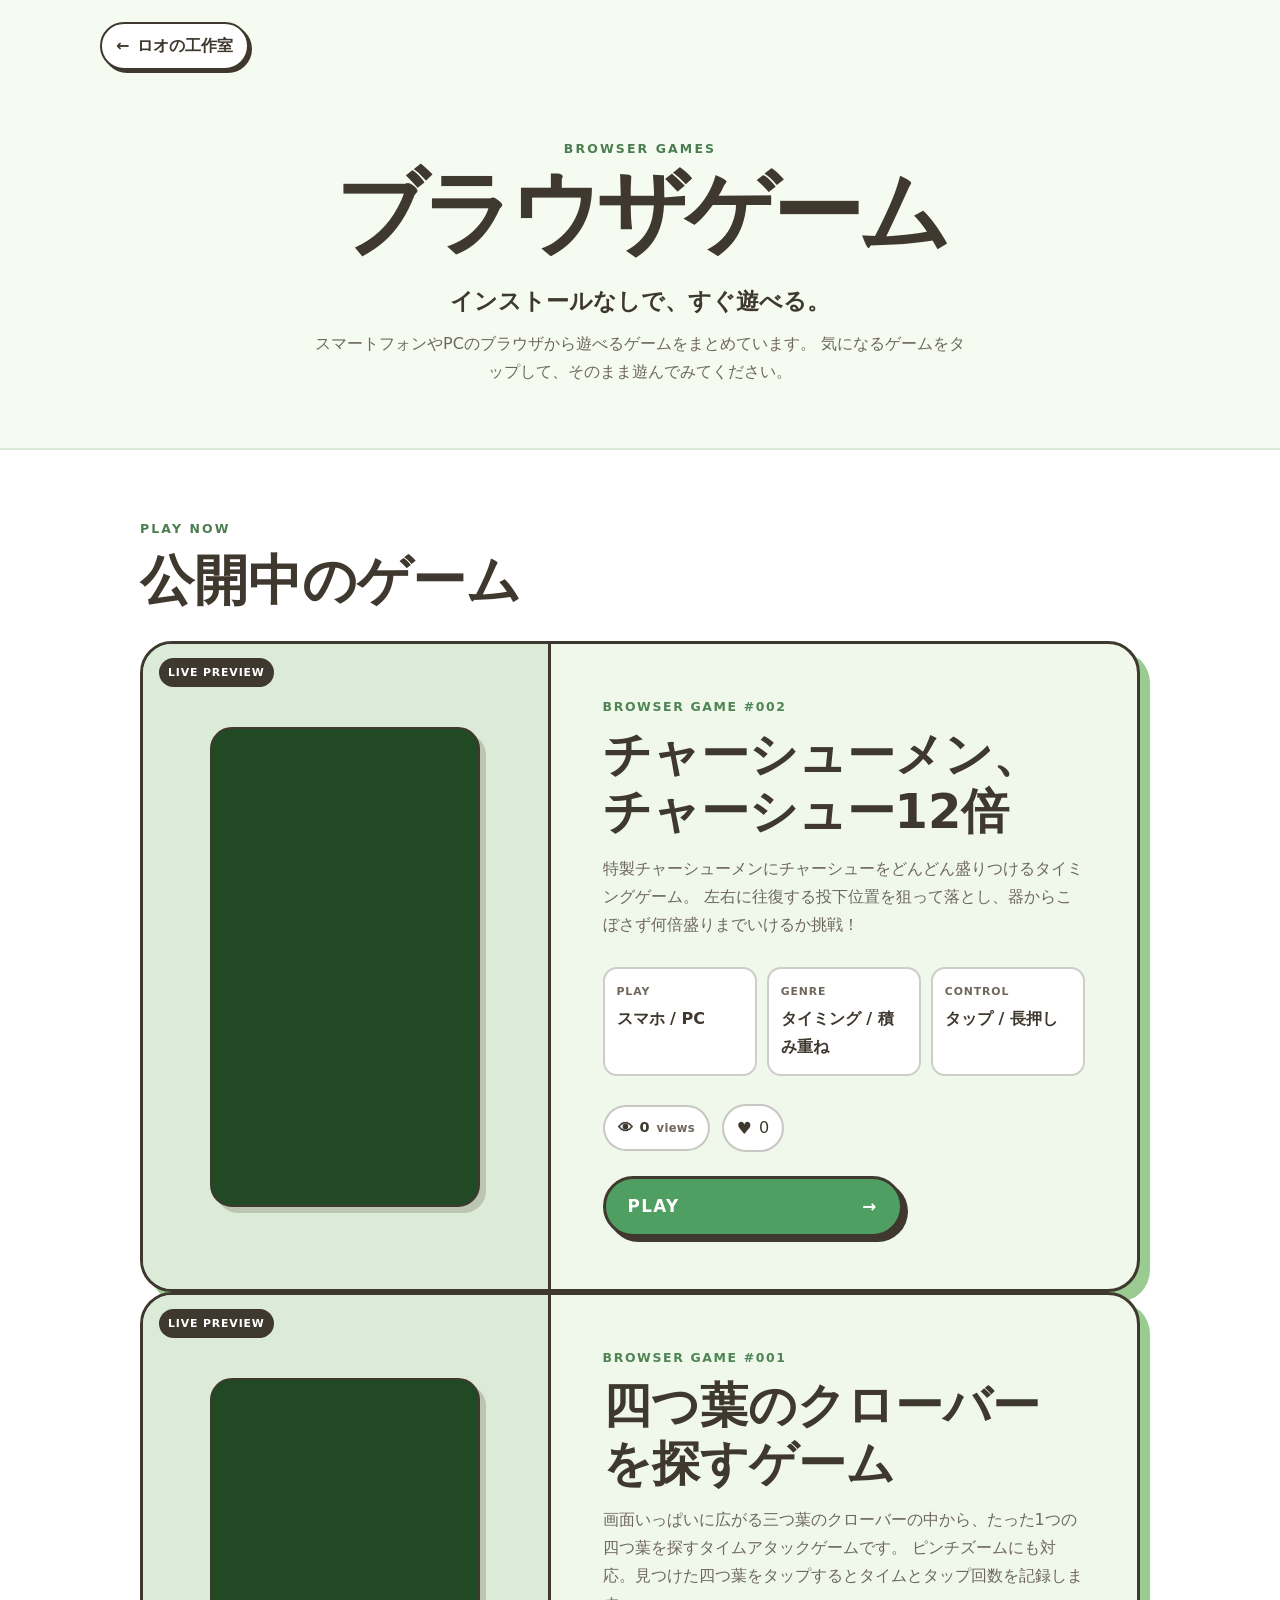
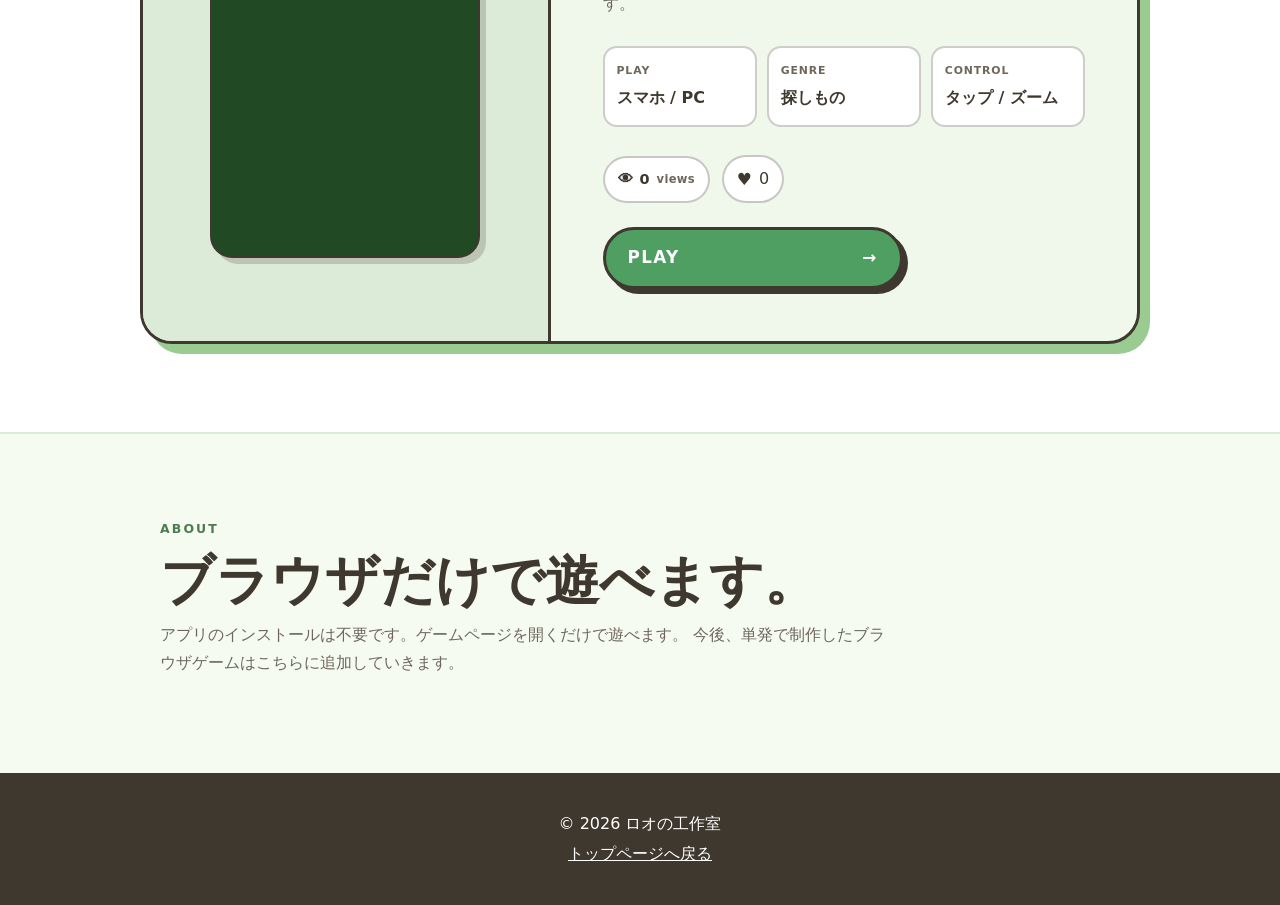
==== commit 20b3b6bc: "Correct horizontal ramen description and autoplay both live previews" ====
--- a/browser-games/index.html
+++ b/browser-games/index.html
@@ -39,7 +39,7 @@
         <div class="browser-game-preview">
           <div class="browser-game-preview-label">LIVE PREVIEW</div>
           <iframe
-            src="https://ryg4mk.github.io/chashu-12x/"
+            src="https://ryg4mk.github.io/chashu-12x/?preview=1"
             title="チャーシューメン、チャーシュー12倍 プレビュー"
             loading="lazy"
             tabindex="-1"
@@ -52,7 +52,7 @@
           <h2>チャーシューメン、チャーシュー12倍</h2>
           <p class="browser-game-description">
             特製チャーシューメンにチャーシューをどんどん盛りつけるタイミングゲーム。
-            楕円を描いて動く投下位置を見ながら落とし、器からこぼさず何倍盛りまでいけるか挑戦！
+            左右に往復する投下位置を狙って落とし、器からこぼさず何倍盛りまでいけるか挑戦！
           </p>
 
           <dl class="browser-game-facts">
@@ -93,7 +93,7 @@
         <div class="browser-game-preview">
           <div class="browser-game-preview-label">LIVE PREVIEW</div>
           <iframe
-            src="https://ryg4mk.github.io/four-leaf-clover-game/"
+            src="https://ryg4mk.github.io/four-leaf-clover-game/?preview=1"
             title="四つ葉のクローバーを探すゲーム プレビュー"
             loading="lazy"
             tabindex="-1"
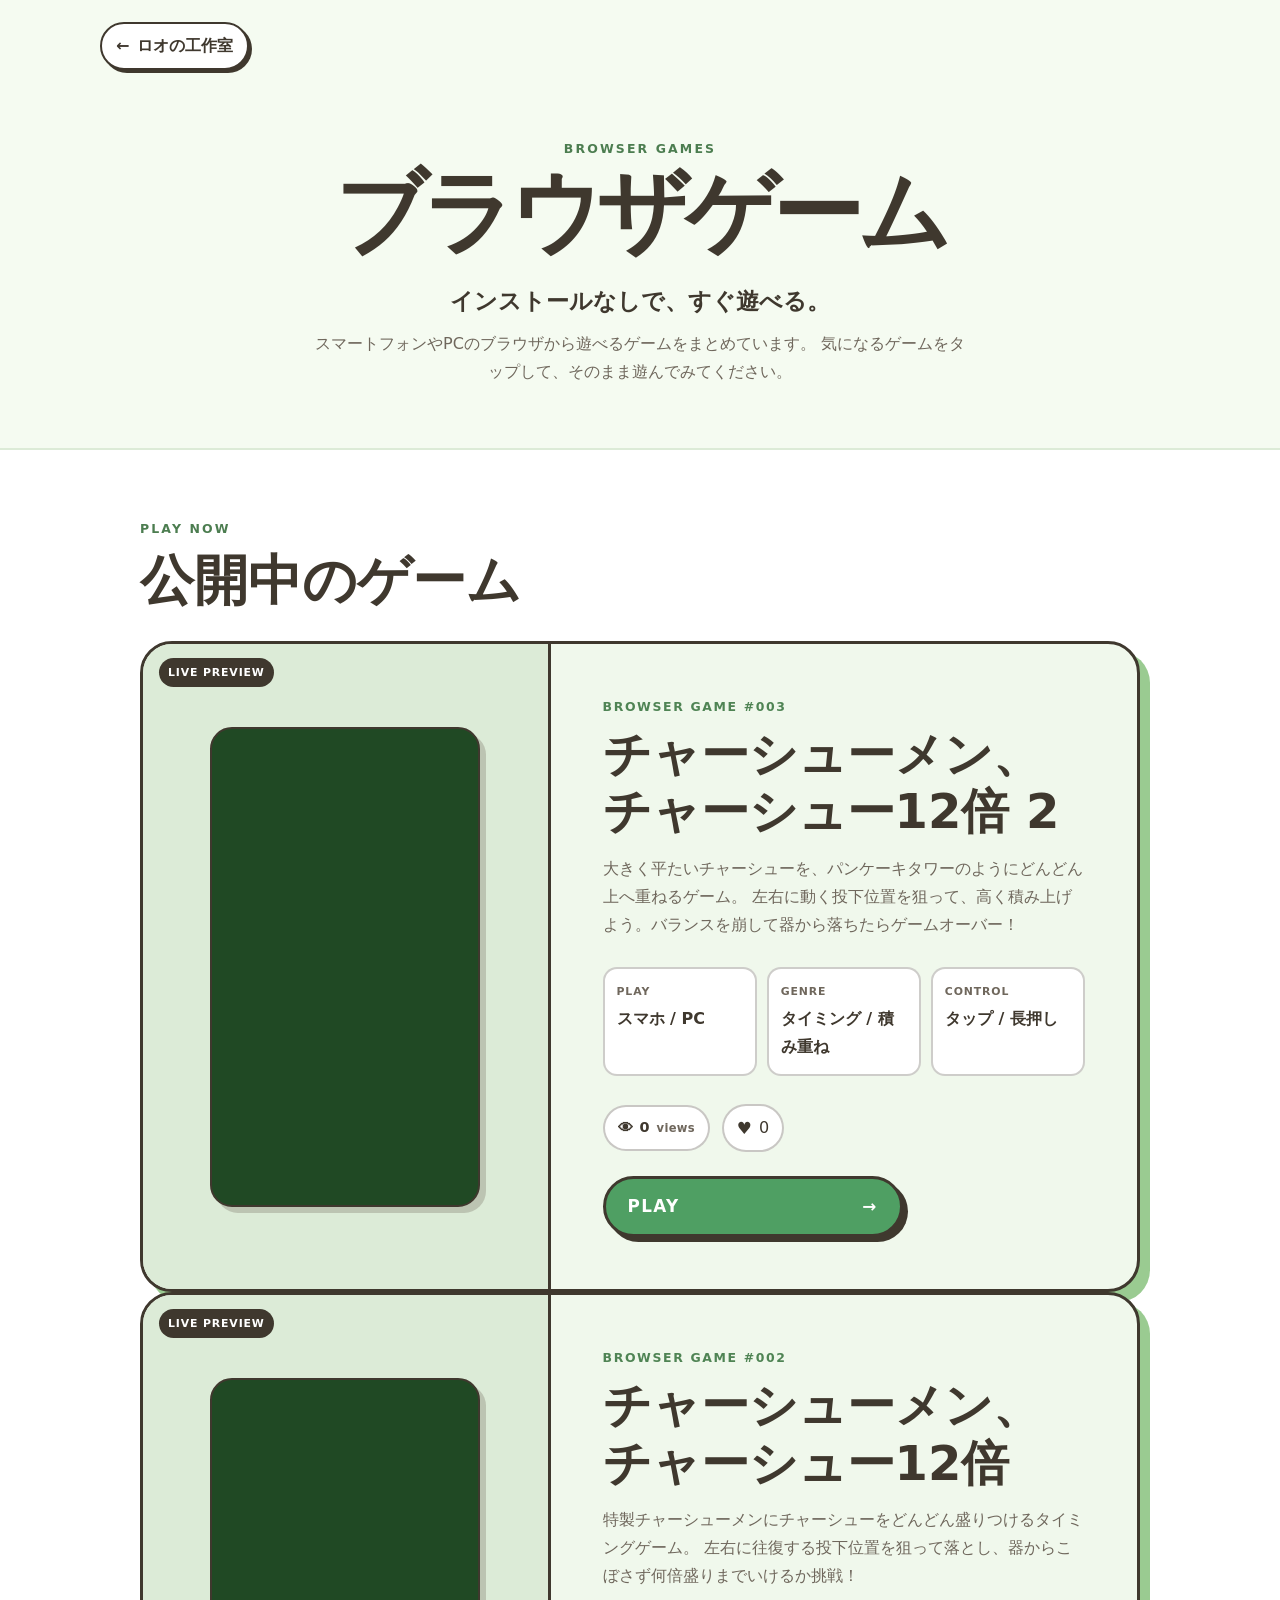
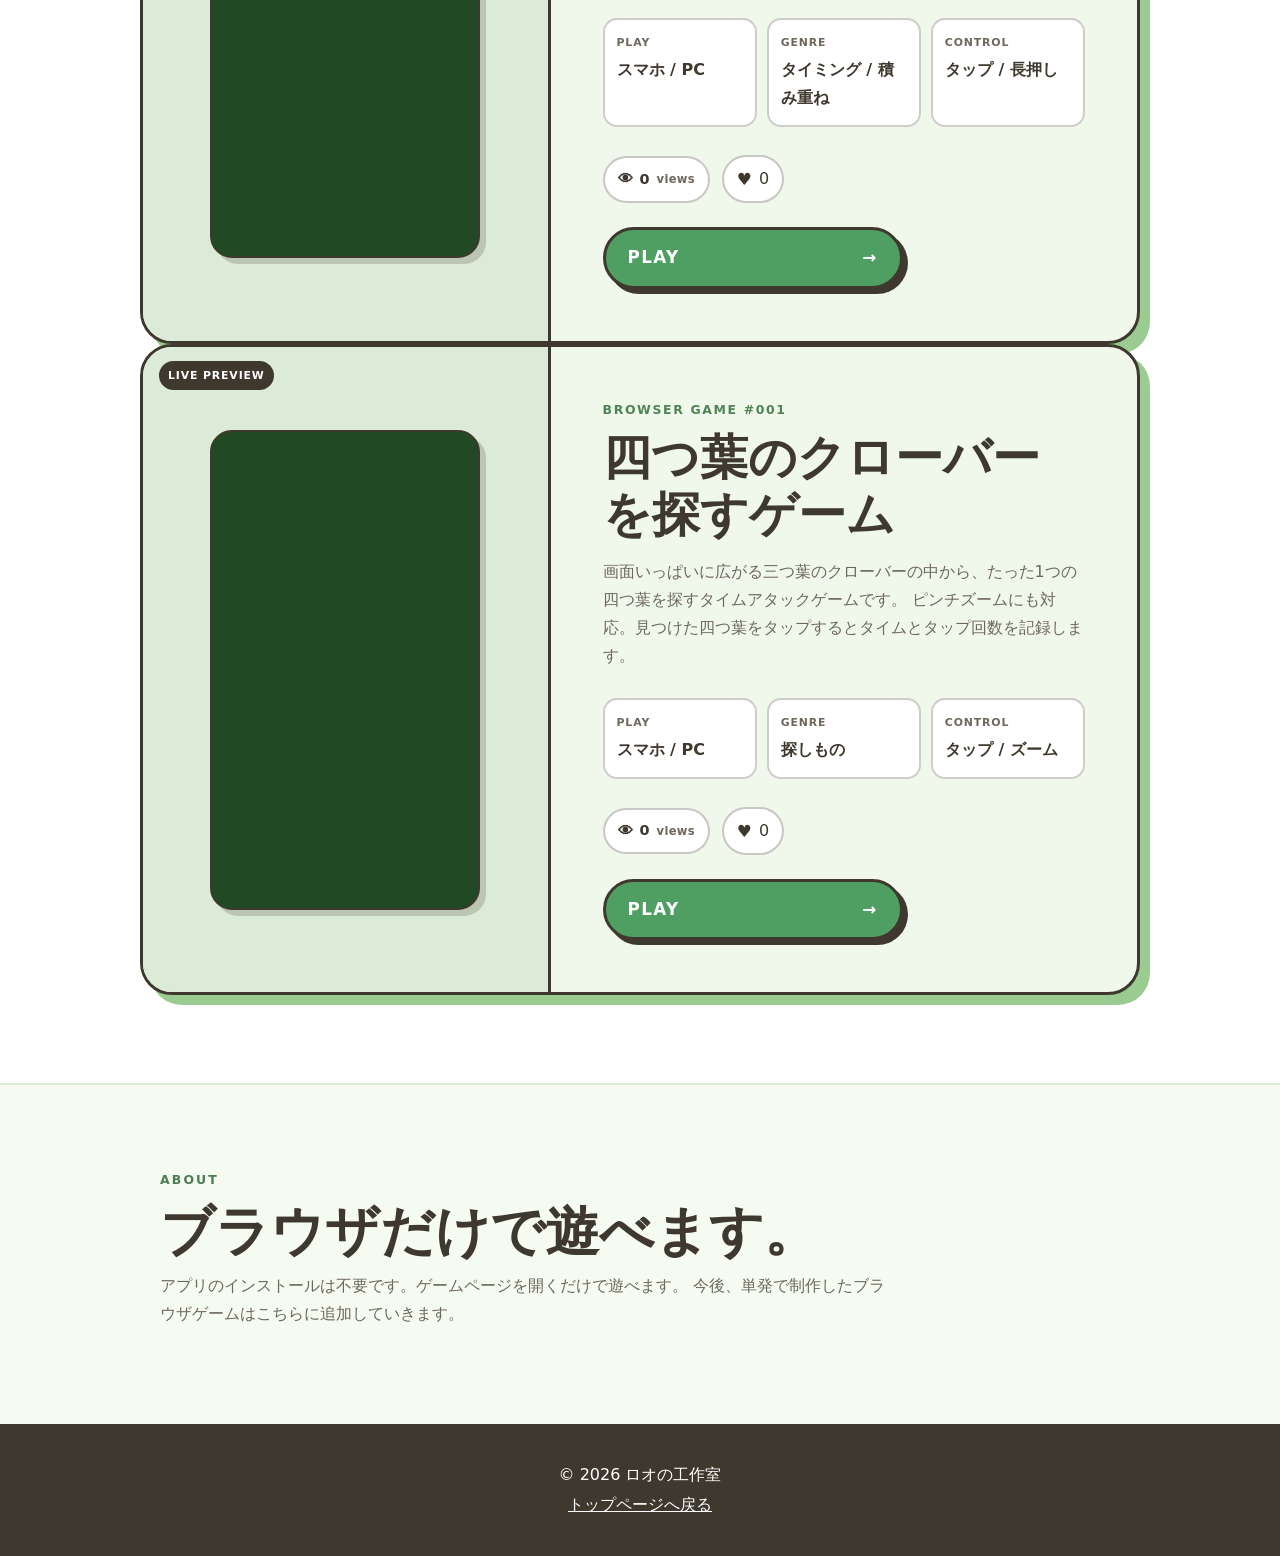
==== commit f6a78604: "Add Browser Game 003 Chashu Tower 2 with live preview, views and likes" ====
--- a/browser-games/index.html
+++ b/browser-games/index.html
@@ -35,6 +35,60 @@
         <h2 id="games-title">公開中のゲーム</h2>
       </div>
 
+      <article class="browser-game-card" data-game-id="003">
+        <div class="browser-game-preview">
+          <div class="browser-game-preview-label">LIVE PREVIEW</div>
+          <iframe
+            src="https://ryg4mk.github.io/chashu-12x-2/?preview=1"
+            title="チャーシューメン、チャーシュー12倍 2 プレビュー"
+            loading="lazy"
+            tabindex="-1"
+            aria-hidden="true"
+          ></iframe>
+        </div>
+
+        <div class="browser-game-content">
+          <p class="browser-game-number">BROWSER GAME #003</p>
+          <h2>チャーシューメン、チャーシュー12倍 2</h2>
+          <p class="browser-game-description">
+            大きく平たいチャーシューを、パンケーキタワーのようにどんどん上へ重ねるゲーム。
+            左右に動く投下位置を狙って、高く積み上げよう。バランスを崩して器から落ちたらゲームオーバー！
+          </p>
+
+          <dl class="browser-game-facts">
+            <div>
+              <dt>PLAY</dt>
+              <dd>スマホ / PC</dd>
+            </div>
+            <div>
+              <dt>GENRE</dt>
+              <dd>タイミング / 積み重ね</dd>
+            </div>
+            <div>
+              <dt>CONTROL</dt>
+              <dd>タップ / 長押し</dd>
+            </div>
+          </dl>
+
+          <div class="browser-game-social" aria-label="このゲームの人気">
+            <div class="browser-game-stat" title="閲覧数">
+              <span class="browser-game-social-icon" aria-hidden="true">👁</span>
+              <span data-view-count>—</span>
+              <span class="browser-game-social-label">views</span>
+            </div>
+            <button class="browser-game-like-button" data-like-button type="button" aria-pressed="false" aria-label="このゲームにいいね">
+              <span class="browser-game-heart" aria-hidden="true">♥</span>
+              <span data-like-count>—</span>
+            </button>
+          </div>
+
+          <a class="browser-game-play-button" href="https://ryg4mk.github.io/chashu-12x-2/">
+            PLAY
+            <span aria-hidden="true">→</span>
+          </a>
+        </div>
+      </article>
+
       <article class="browser-game-card" data-game-id="002">
         <div class="browser-game-preview">
           <div class="browser-game-preview-label">LIVE PREVIEW</div>
